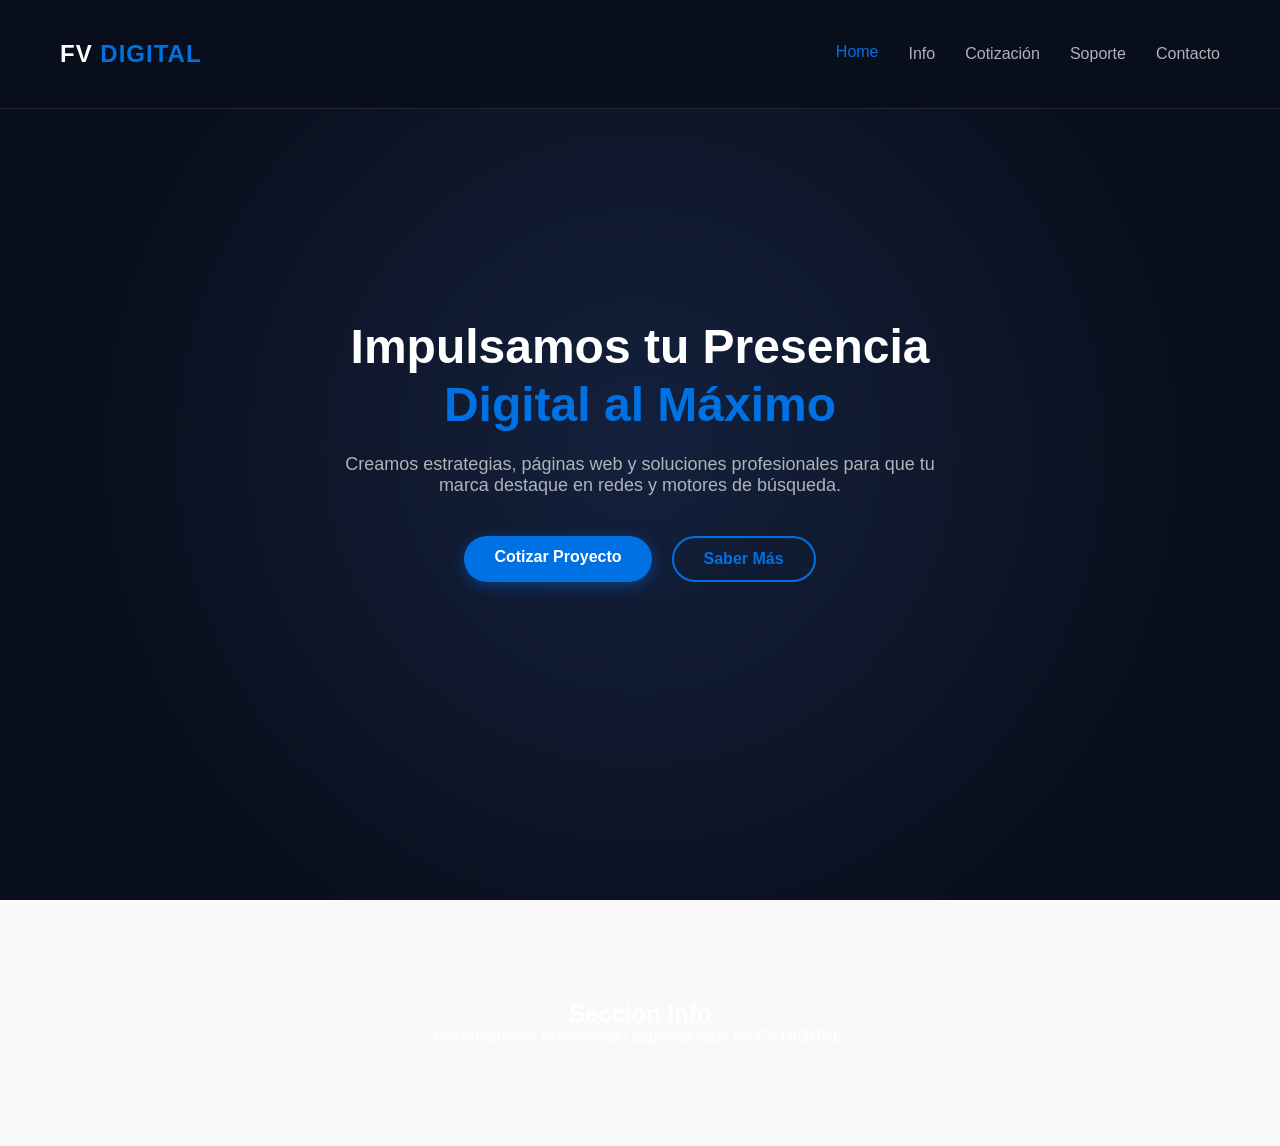
==== index.html @ c1c7dcec "PAGINAS FV DIGITAL" ====
<!DOCTYPE html>
<html lang="es">
<head>
    <meta charset="UTF-8">
    <meta name="viewport" content="width=device-width, initial-scale=1.0">
    <title>FV DIGITAL | Agencia Creativa</title>
        <link rel="icon" href="fv_digital_logo.png.webp" type="image/png">

    <link rel="stylesheet" href="css/styles.css">
    <link rel="stylesheet" href="https://cdnjs.cloudflare.com/ajax/libs/font-awesome/6.4.0/css/all.min.css">
</head>
<body>

    <header>
        <div class="navbar">
            <div class="logo">FV <span>DIGITAL</span></div>
            <nav>
                <ul>
                    <li><a href="index.html" class="active">Home</a></li>
                    <li><a href="info.html">Info</a></li>
                    <li><a href="cotizacion.html">Cotización</a></li>
                    <li><a href="soporte.html">Soporte</a></li>
                    <li><a href="contacto.html">Contacto</a></li>
                </ul>
            </nav>
        </div>
    </header>

    <main id="home" class="hero-section">
        <div class="hero-content">
            <h1 class="fade-in">Impulsamos tu Presencia <br><span>Digital al Máximo</span></h1>
            <p class="fade-in-delayed">Creamos estrategias, páginas web y soluciones profesionales para que tu marca destaque en redes y motores de búsqueda.</p>
            <div class="hero-buttons fade-in-delayed">
                <a href="cotizacion.html" class="btn-primary">Cotizar Proyecto</a>
                <a href="info.html" class="btn-secondary">Saber Más</a>
            </div>
        </div>
    </main>

    <section id="info" style="padding: 100px 20px; text-align: center; background: #f9f9f9;">
        <h2>Sección Info</h2>
        <p>Próximamente el contenido especializado de FV DIGITAL.</p>
    </section>

    <script src="js/script.js"></script>
</body>
</html>
---- css/styles.css ----
/* CONFIGURACIÓN GENERAL */
* {
    margin: 0;
    padding: 0;
    box-sizing: border-box;
    font-family: 'Segoe UI', Tahoma, Geneva, Verdana, sans-serif;
    scroll-behavior: smooth;
}

:root {
    --color-primario: #0071e3; /* Azul tecnológico */
    --color-oscuro: #0a0f1d;   /* Fondo profesional premium */
    --color-texto: #ffffff;
    --color-gris: #b0b3b8;
}

body {
    background-color: var(--color-oscuro);
    color: var(--color-texto);
}

/* BARRA DE NAVEGACIÓN (PESTAÑAS) */
header {
    position: fixed;
    top: 0;
    width: 100%;
    background-color: rgba(10, 15, 29, 0.95);
    backdrop-filter: blur(10px);
    z-index: 1000;
    border-bottom: 1px solid rgba(255, 255, 255, 0.1);
}

.navbar {
    max-width: 1200px;
    margin: 0 auto;
    padding: 20px;
    display: flex;
    justify-content: space-between;
    align-items: center;
}

.logo {
    font-size: 24px;
    font-weight: bold;
    letter-spacing: 1px;
}

.logo span {
    color: var(--color-primario);
}

nav ul {
    display: flex;
    list-style: none;
    gap: 30px;
}

nav ul li a {
    color: var(--color-gris);
    text-decoration: none;
    font-weight: 500;
    font-size: 16px;
    transition: color 0.3s ease, transform 0.3s ease;
    display: inline-block;
}

/* Animación al pasar el mouse por las pestañas */
nav ul li a:hover, nav ul li a.active {
    color: var(--color-primario);
    transform: translateY(-2px);
}

/* SECCIÓN HERO (HOME) */
.hero-section {
    height: 100vh;
    display: flex;
    align-items: center;
    justify-content: center;
    text-align: center;
    padding: 0 20px;
    background: radial-gradient(circle at center, #14213d 0%, var(--color-oscuro) 70%);
}

.hero-content h1 {
    font-size: 48px;
    line-height: 1.2;
    margin-bottom: 20px;
}

.hero-content h1 span {
    color: var(--color-primario);
}

.hero-content p {
    font-size: 18px;
    color: var(--color-gris);
    max-width: 600px;
    margin: 0 auto 40px auto;
}

/* BOTONES CON ANIMACIÓN */
.hero-buttons {
    display: flex;
    justify-content: center;
    gap: 20px;
}

.btn-primary, .btn-secondary {
    padding: 12px 30px;
    border-radius: 25px;
    text-decoration: none;
    font-weight: 600;
    transition: all 0.3s ease;
}

.btn-primary {
    background-color: var(--color-primario);
    color: white;
    box-shadow: 0 4px 15px rgba(0, 113, 227, 0.4);
}

.btn-primary:hover {
    background-color: #005bb5;
    transform: scale(1.05);
    box-shadow: 0 6px 20px rgba(0, 113, 227, 0.6);
}

.btn-secondary {
    border: 2px solid var(--color-primario);
    color: var(--color-primario);
}

.btn-secondary:hover {
    background-color: var(--color-primario);
    color: white;
    transform: scale(1.05);
}

/* --- ANIMACIONES CON CSS (KEYFRAMES) --- */
.fade-in {
    opacity: 0;
    animation: aparecer 1s ease-out forwards;
}

.fade-in-delayed {
    opacity: 0;
    animation: aparecer 1s ease-out 0.5s forwards; /* Se retrasa medio segundo */
}

@keyframes aparecer {
    from {
        opacity: 0;
        transform: translateY(30px); /* Viene desde abajo */
    }
    to {
        opacity: 1;
        transform: translateY(0);
    }
}
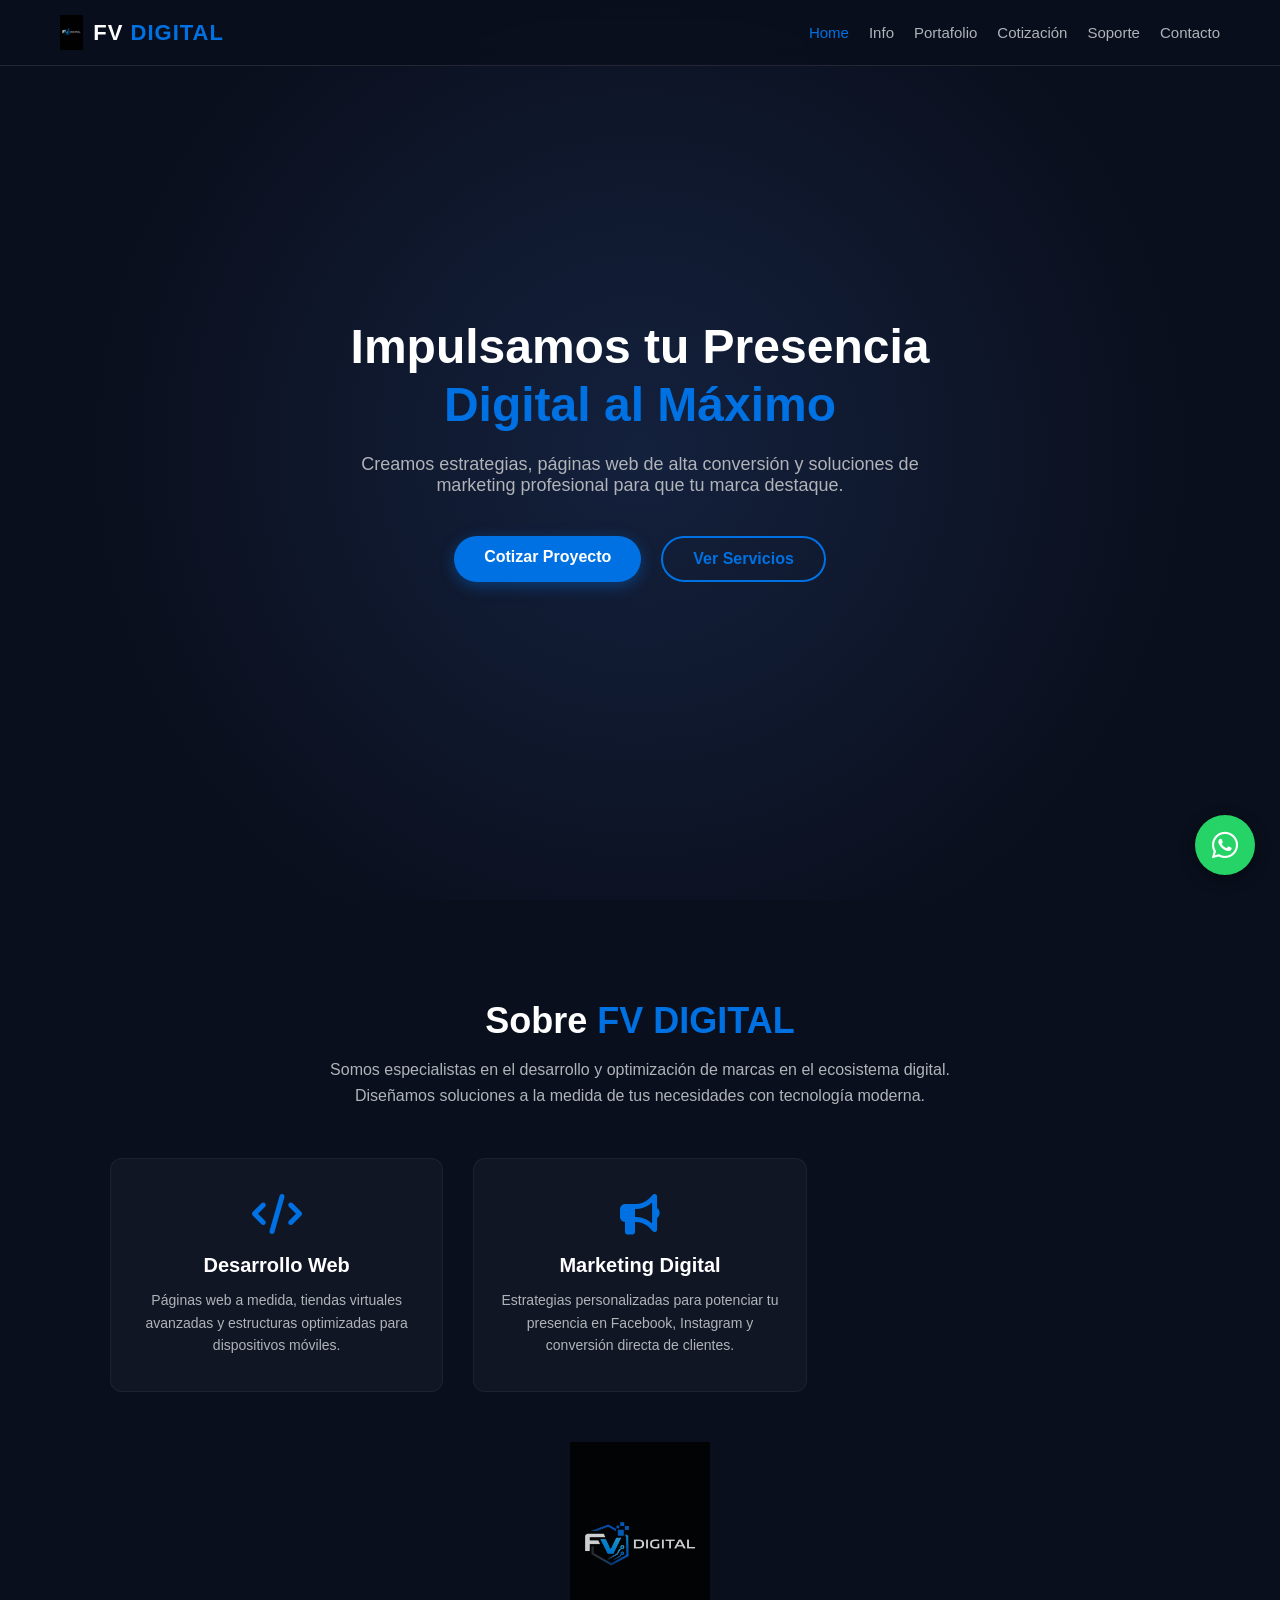
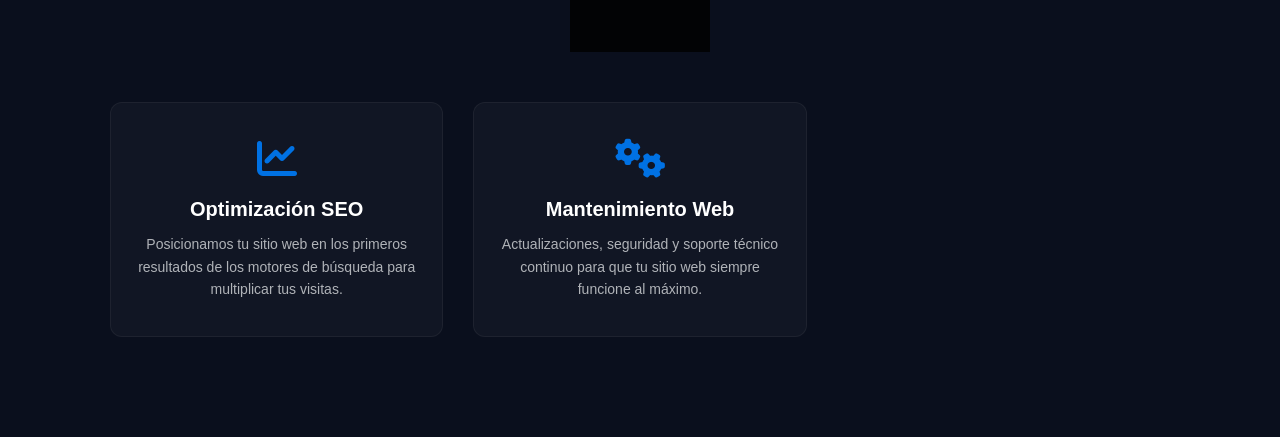
==== commit 1c886d0e: "PAGINAS FV DIGITAL 1" ====
--- a/index.html
+++ b/index.html
@@ -3,22 +3,309 @@
 <head>
     <meta charset="UTF-8">
     <meta name="viewport" content="width=device-width, initial-scale=1.0">
-    <title>FV DIGITAL | Agencia Creativa</title>
-        <link rel="icon" href="fv_digital_logo.png.webp" type="image/png">
-
-    <link rel="stylesheet" href="css/styles.css">
+    <title>FV DIGITAL | Inicio & Servicios Profesionales</title>
+    
+    <link rel="icon" href="fv_digital_logo.png.webp" type="image/webp">
+    
     <link rel="stylesheet" href="https://cdnjs.cloudflare.com/ajax/libs/font-awesome/6.4.0/css/all.min.css">
+
+    <script>
+      !function(f,b,e,v,n,t,s)
+      {if(f.fbq)return;n=f.fbq=function(){n.callMethod?
+      n.callMethod.apply(n,arguments):n.queue.push(arguments)};
+      if(!f._fbq)f._fbq=n;n.push=n;n.loaded=!0;n.version='2.0';
+      n.queue=[];t=b.createElement(e);t.async=!0;
+      t.src=v;s=b.getElementsByTagName(e)[0];
+      s.parentNode.insertBefore(t,s)}(window, document,'script',
+      'https://connect.facebook.net/en_US/fbevents.js');
+      
+      // Reemplaza 'TU_ID_DE_PIXEL_AQUÍ' por tu número real al configurar Facebook Business
+      fbq('init', 'TU_ID_DE_PIXEL_AQUÍ'); 
+      fbq('track', 'PageView');
+    </script>
+
+    <style>
+        * { 
+            margin: 0; 
+            padding: 0; 
+            box-sizing: border-box; 
+            font-family: 'Segoe UI', Tahoma, Geneva, Verdana, sans-serif; 
+            scroll-behavior: smooth;
+        }
+        
+        :root { 
+            --color-primario: #0071e3; 
+            --color-oscuro: #0a0f1d; 
+            --color-texto: #ffffff; 
+            --color-gris: #b0b3b8; 
+        }
+        
+        body { 
+            background-color: var(--color-oscuro); 
+            color: var(--color-texto); 
+        }
+
+        /* BARRA DE NAVEGACIÓN (HEADER) */
+        header { 
+            position: fixed; 
+            top: 0; 
+            width: 100%; 
+            background: rgba(10, 15, 29, 0.95); 
+            backdrop-filter: blur(10px); 
+            z-index: 1000; 
+            border-bottom: 1px solid rgba(255, 255, 255, 0.1); 
+        }
+        
+        .navbar { 
+            max-width: 1200px; 
+            margin: 0 auto; 
+            padding: 15px 20px; 
+            display: flex; 
+            justify-content: space-between; 
+            align-items: center; 
+        }
+        
+        /* LOGO VARIABLE CONFIGURADO */
+        .logo-container { 
+            display: flex; 
+            align-items: center; 
+            text-decoration: none; 
+            color: white; 
+            gap: 10px;
+        }
+        
+        .logo-img {
+            height: 35px;
+            width: auto;
+            object-fit: contain;
+        }
+        
+        .logo-text { 
+            font-size: 22px; 
+            font-weight: bold; 
+            letter-spacing: 1px; 
+        }
+        
+        .logo-text span { 
+            color: var(--color-primario); 
+        }
+
+        nav ul { 
+            display: flex; 
+            list-style: none; 
+            gap: 20px; 
+        }
+        
+        nav ul li a { 
+            color: var(--color-gris); 
+            text-decoration: none; 
+            font-weight: 500; 
+            font-size: 15px; 
+            transition: color 0.3s ease;
+        }
+        
+        nav ul li a:hover, nav ul li a.active { 
+            color: var(--color-primario); 
+        }
+
+        /* 🏠 IMPACTANTE SECCIÓN HERO (BIENVENIDA) */
+        .hero { 
+            height: 100vh; 
+            display: flex; 
+            align-items: center; 
+            justify-content: center; 
+            text-align: center; 
+            padding: 0 20px; 
+            background: radial-gradient(circle at center, #14213d 0%, var(--color-oscuro) 70%); 
+        }
+        
+        .hero-content h1 { 
+            font-size: 48px; 
+            line-height: 1.2; 
+            margin-bottom: 20px; 
+            opacity: 0; 
+            animation: aparecer 1s ease-out forwards; 
+        }
+        
+        .hero-content h1 span { 
+            color: var(--color-primario); 
+        }
+        
+        .hero-content p { 
+            font-size: 18px; 
+            color: var(--color-gris); 
+            max-width: 600px; 
+            margin: 0 auto 40px auto; 
+            opacity: 0; 
+            animation: aparecer 1s ease-out 0.3s forwards; 
+        }
+        
+        .hero-buttons { 
+            display: flex; 
+            justify-content: center; 
+            gap: 20px; 
+            opacity: 0; 
+            animation: aparecer 1s ease-out 0.6s forwards; 
+        }
+        
+        /* BOTONES ACCIÓN */
+        .btn { 
+            padding: 12px 30px; 
+            border-radius: 25px; 
+            text-decoration: none; 
+            font-weight: 600; 
+            transition: all 0.3s; 
+        }
+        
+        .btn-p { 
+            background: var(--color-primario); 
+            color: white; 
+            box-shadow: 0 4px 15px rgba(0, 113, 227, 0.4); 
+        }
+        
+        .btn-p:hover { 
+            background: #005bb5; 
+            transform: scale(1.05); 
+        }
+        
+        .btn-s { 
+            border: 2px solid var(--color-primario); 
+            color: var(--color-primario); 
+        }
+        
+        .btn-s:hover { 
+            background: var(--color-primario); 
+            color: white; 
+        }
+
+        /* ℹ️ SECCIÓN INFO & SERVICIOS */
+        .container { 
+            max-width: 1100px; 
+            margin: 0 auto;
+            padding: 100px 20px; 
+            text-align: center; 
+        }
+        
+        h2 { 
+            font-size: 36px; 
+            margin-bottom: 15px; 
+        }
+        
+        h2 span { 
+            color: var(--color-primario); 
+        }
+        
+        .intro { 
+            color: var(--color-gris); 
+            max-width: 700px; 
+            margin: 0 auto 50px auto; 
+            font-size: 16px; 
+            line-height: 1.6;
+        }
+
+        .grid-servicios { 
+            display: grid; 
+            grid-template-columns: repeat(auto-fit, minmax(250px, 1fr)); 
+            gap: 30px; 
+            margin-top: 20px; 
+        }
+        
+        .card { 
+            background: rgba(255, 255, 255, 0.03); 
+            padding: 35px 25px; 
+            border-radius: 12px; 
+            border: 1px solid rgba(255, 255, 255, 0.05); 
+            transition: transform 0.3s, border-color 0.3s, box-shadow 0.3s; 
+        }
+        
+        .card:hover { 
+            transform: translateY(-10px); 
+            border-color: var(--color-primario); 
+            box-shadow: 0 10px 20px rgba(0, 113, 227, 0.2); 
+        }
+        
+        .card i { 
+            font-size: 40px; 
+            color: var(--color-primario); 
+            margin-bottom: 20px; 
+        }
+        
+        .card h3 { 
+            font-size: 20px; 
+            margin-bottom: 12px; 
+        }
+        
+        .card p { 
+            color: var(--color-gris); 
+            font-size: 14px; 
+            line-height: 1.6; 
+        }
+
+        /* SECCIÓN CENTRAL DEL LOGO DEL CUERPO */
+        .brand-logo-display {
+            grid-column: 1 / -1;
+            display: flex;
+            justify-content: center;
+            align-items: center;
+            padding: 20px 0;
+        }
+
+        .brand-logo-display img {
+            width: 140px; 
+            height: auto;
+            opacity: 0.8;
+            transition: opacity 0.3s;
+        }
+
+        .brand-logo-display img:hover {
+            opacity: 1;
+        }
+
+        /* 💬 BOTÓN FLOTANTE DE WHATSAPP */
+        .whatsapp-flotante {
+            position: fixed;
+            bottom: 25px;
+            right: 25px;
+            background-color: #25d366;
+            color: white;
+            width: 60px;
+            height: 60px;
+            border-radius: 50%;
+            display: flex;
+            align-items: center;
+            justify-content: center;
+            font-size: 30px;
+            box-shadow: 0 4px 15px rgba(0,0,0,0.4);
+            z-index: 9999;
+            transition: all 0.3s ease;
+            text-decoration: none;
+        }
+
+        .whatsapp-flotante:hover {
+            transform: scale(1.1) rotate(10deg);
+            background-color: #1ebd59;
+        }
+
+        /* ANIMACIONES EN KEYFRAMES */
+        @keyframes aparecer { 
+            from { opacity: 0; transform: translateY(20px); } 
+            to { opacity: 1; transform: translateY(0); } 
+        }
+    </style>
 </head>
 <body>
 
     <header>
         <div class="navbar">
-            <div class="logo">FV <span>DIGITAL</span></div>
+            <a href="index.html" class="logo-container">
+                <img src="fv_digital_logo.png.webp" alt="FV Digital Logo" class="logo-img">
+                <div class="logo-text">FV <span>DIGITAL</span></div>
+            </a>
             <nav>
                 <ul>
                     <li><a href="index.html" class="active">Home</a></li>
                     <li><a href="info.html">Info</a></li>
-                    <li><a href="cotizacion.html">Cotización</a></li>
+                    <li><a href="portfolio.html">Portafolio</a></li> <li><a href="cotizacion.html">Cotización</a></li>
                     <li><a href="soporte.html">Soporte</a></li>
                     <li><a href="contacto.html">Contacto</a></li>
                 </ul>
@@ -26,22 +313,53 @@
         </div>
     </header>
 
-    <main id="home" class="hero-section">
+    <section class="hero">
         <div class="hero-content">
-            <h1 class="fade-in">Impulsamos tu Presencia <br><span>Digital al Máximo</span></h1>
-            <p class="fade-in-delayed">Creamos estrategias, páginas web y soluciones profesionales para que tu marca destaque en redes y motores de búsqueda.</p>
-            <div class="hero-buttons fade-in-delayed">
-                <a href="cotizacion.html" class="btn-primary">Cotizar Proyecto</a>
-                <a href="info.html" class="btn-secondary">Saber Más</a>
+            <h1>Impulsamos tu Presencia <br><span>Digital al Máximo</span></h1>
+            <p>Creamos estrategias, páginas web de alta conversión y soluciones de marketing profesional para que tu marca destaque.</p>
+            <div class="hero-buttons">
+                <a href="cotizacion.html" class="btn btn-p">Cotizar Proyecto</a>
+                <a href="servicios.html" class="btn btn-s">Ver Servicios</a>
+            </div>
+        </div>
+    </section>
+
+    <main class="container" id="servicios">
+        <h2>Sobre <span>FV DIGITAL</span></h2>
+        <p class="intro">Somos especialistas en el desarrollo y optimización de marcas en el ecosistema digital. Diseñamos soluciones a la medida de tus necesidades con tecnología moderna.</p>
+        
+        <div class="grid-servicios">
+            <div class="card">
+                <i class="fas fa-code"></i>
+                <h3>Desarrollo Web</h3>
+                <p>Páginas web a medida, tiendas virtuales avanzadas y estructuras optimizadas para dispositivos móviles.</p>
+            </div>
+            <div class="card">
+                <i class="fas fa-bullhorn"></i>
+                <h3>Marketing Digital</h3>
+                <p>Estrategias personalizadas para potenciar tu presencia en Facebook, Instagram y conversión directa de clientes.</p>
+            </div>
+            
+            <div class="brand-logo-display">
+                <img src="fv_digital_logo.png.webp" alt="Logo FV DIGITAL central">
+            </div>
+
+            <div class="card">
+                <i class="fas fa-chart-line"></i>
+                <h3>Optimización SEO</h3>
+                <p>Posicionamos tu sitio web en los primeros resultados de los motores de búsqueda para multiplicar tus visitas.</p>
+            </div>
+            <div class="card">
+                <i class="fas fa-cogs"></i>
+                <h3>Mantenimiento Web</h3>
+                <p>Actualizaciones, seguridad y soporte técnico continuo para que tu sitio web siempre funcione al máximo.</p>
             </div>
         </div>
     </main>
 
-    <section id="info" style="padding: 100px 20px; text-align: center; background: #f9f9f9;">
-        <h2>Sección Info</h2>
-        <p>Próximamente el contenido especializado de FV DIGITAL.</p>
-    </section>
-
-    <script src="js/script.js"></script>
+    <a href="https://wa.me/526625374491" class="whatsapp-flotante" target="_blank">
+        <i class="fab fa-whatsapp"></i>
+    </a>
+
 </body>
 </html>
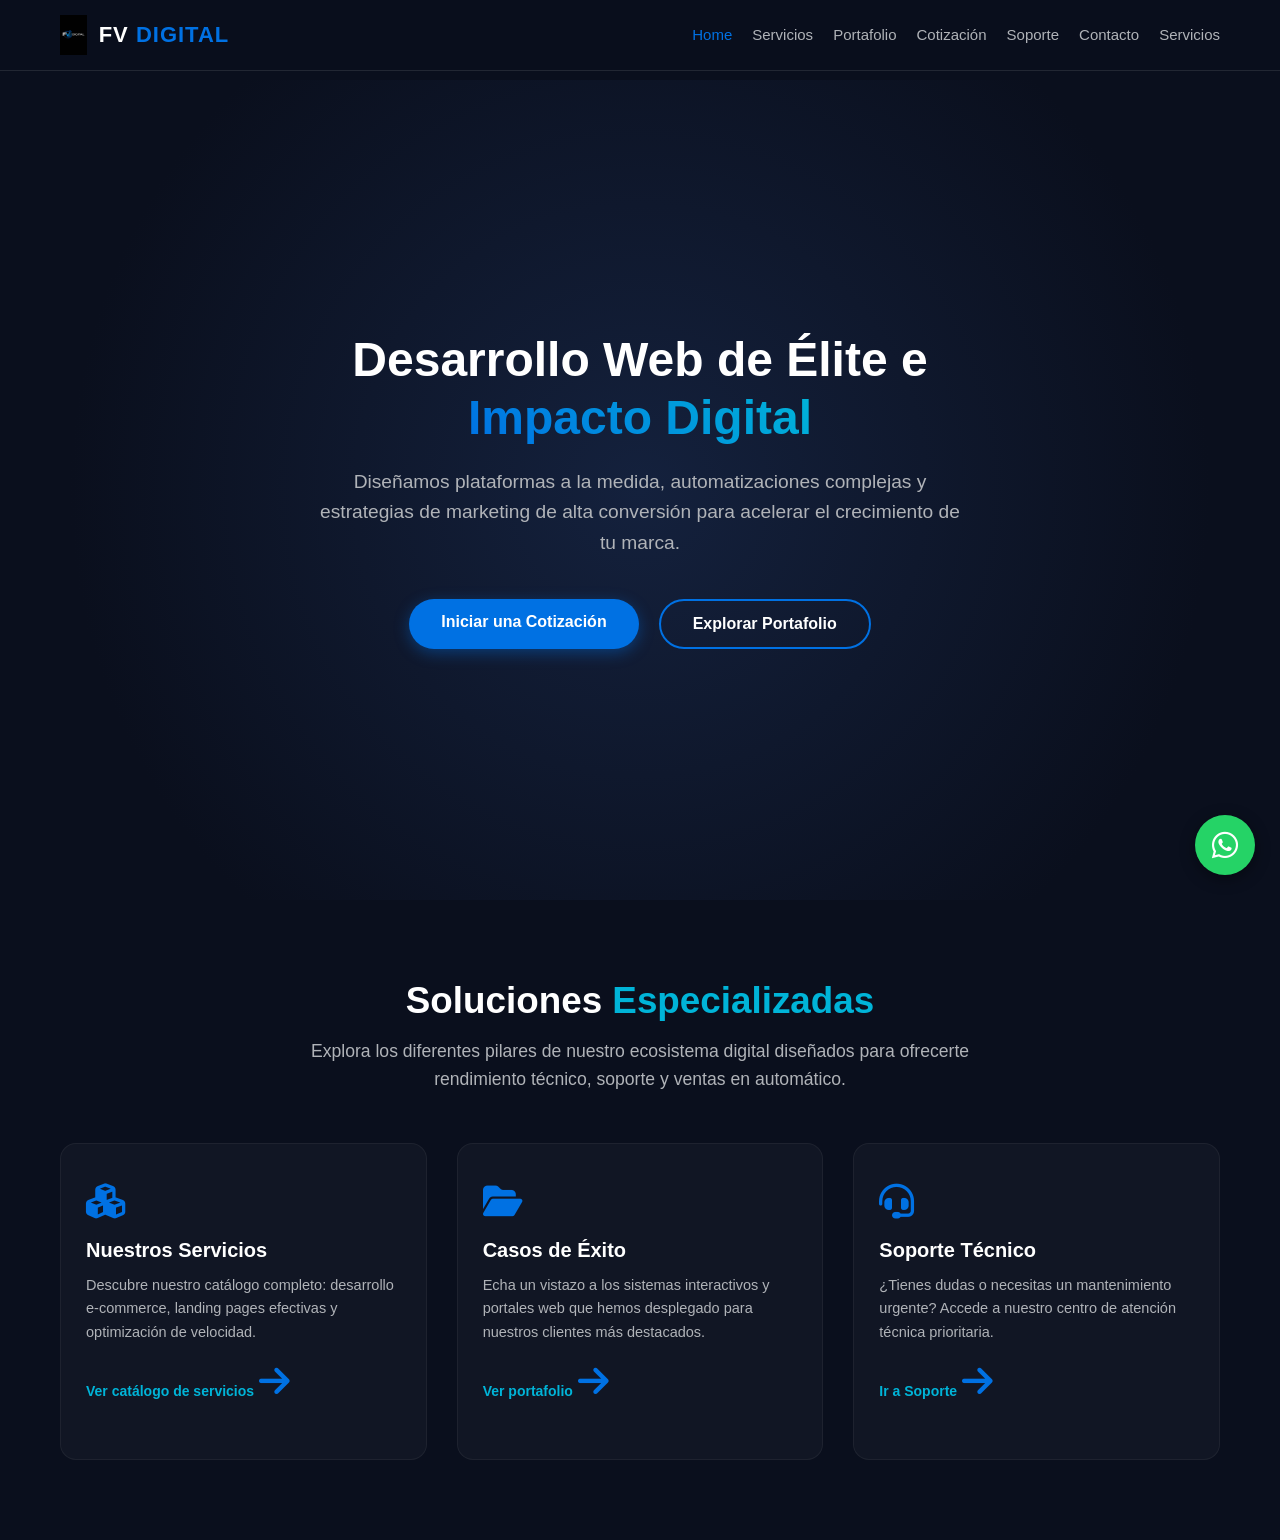
==== commit ee3bbc5a: "PAGINAS FV DIGITAL 2 movil" ====
--- a/index.html
+++ b/index.html
@@ -3,39 +3,26 @@
 <head>
     <meta charset="UTF-8">
     <meta name="viewport" content="width=device-width, initial-scale=1.0">
-    <title>FV DIGITAL | Inicio & Servicios Profesionales</title>
+    <title>FV DIGITAL | Agencia de Desarrollo Web y Estrategia</title>
     
-    <link rel="icon" href="fv_digital_logo.png.webp" type="image/webp">
+    <link class="favicon" rel="icon" href="fv_digital_logo.png.webp" type="image/webp">
     
     <link rel="stylesheet" href="https://cdnjs.cloudflare.com/ajax/libs/font-awesome/6.4.0/css/all.min.css">
-
-    <script>
-      !function(f,b,e,v,n,t,s)
-      {if(f.fbq)return;n=f.fbq=function(){n.callMethod?
-      n.callMethod.apply(n,arguments):n.queue.push(arguments)};
-      if(!f._fbq)f._fbq=n;n.push=n;n.loaded=!0;n.version='2.0';
-      n.queue=[];t=b.createElement(e);t.async=!0;
-      t.src=v;s=b.getElementsByTagName(e)[0];
-      s.parentNode.insertBefore(t,s)}(window, document,'script',
-      'https://connect.facebook.net/en_US/fbevents.js');
-      
-      // Reemplaza 'TU_ID_DE_PIXEL_AQUÍ' por tu número real al configurar Facebook Business
-      fbq('init', 'TU_ID_DE_PIXEL_AQUÍ'); 
-      fbq('track', 'PageView');
-    </script>
 
     <style>
         * { 
             margin: 0; 
             padding: 0; 
             box-sizing: border-box; 
-            font-family: 'Segoe UI', Tahoma, Geneva, Verdana, sans-serif; 
+            font-family: 'Segoe UI', sans-serif; 
             scroll-behavior: smooth;
         }
         
         :root { 
             --color-primario: #0071e3; 
+            --color-secundario: #00b4d8;
             --color-oscuro: #0a0f1d; 
+            --color-tarjeta: rgba(255, 255, 255, 0.03);
             --color-texto: #ffffff; 
             --color-gris: #b0b3b8; 
         }
@@ -43,9 +30,10 @@
         body { 
             background-color: var(--color-oscuro); 
             color: var(--color-texto); 
-        }
-
-        /* BARRA DE NAVEGACIÓN (HEADER) */
+            padding-top: 80px; /* Espacio para el menú fijo */
+        }
+
+        /* 📱 BARRA DE NAVEGACIÓN ADAPTABLE */
         header { 
             position: fixed; 
             top: 0; 
@@ -65,18 +53,17 @@
             align-items: center; 
         }
         
-        /* LOGO VARIABLE CONFIGURADO */
         .logo-container { 
             display: flex; 
             align-items: center; 
             text-decoration: none; 
             color: white; 
-            gap: 10px;
-        }
-        
-        .logo-img {
-            height: 35px;
-            width: auto;
+            gap: 12px;
+        }
+        
+        .logo-img { 
+            height: 40px; 
+            width: auto; 
             object-fit: contain;
         }
         
@@ -90,6 +77,7 @@
             color: var(--color-primario); 
         }
 
+        /* Menú de pestañas en Computadora */
         nav ul { 
             display: flex; 
             list-style: none; 
@@ -101,60 +89,77 @@
             text-decoration: none; 
             font-weight: 500; 
             font-size: 15px; 
-            transition: color 0.3s ease;
+            transition: color 0.3s;
         }
         
         nav ul li a:hover, nav ul li a.active { 
             color: var(--color-primario); 
         }
 
-        /* 🏠 IMPACTANTE SECCIÓN HERO (BIENVENIDA) */
+        /* Botón de Menú Móvil (Hamburguesa) */
+        .menu-toggle {
+            display: none;
+            flex-direction: column;
+            gap: 5px;
+            cursor: pointer;
+            background: none;
+            border: none;
+            z-index: 1001;
+        }
+
+        .menu-toggle span {
+            width: 25px;
+            height: 3px;
+            background-color: white;
+            border-radius: 2px;
+            transition: all 0.3s ease;
+        }
+
+        /* 🚀 SECCIÓN HERO DE BIENVENIDA */
         .hero { 
-            height: 100vh; 
+            min-height: calc(100vh - 80px); 
             display: flex; 
             align-items: center; 
             justify-content: center; 
             text-align: center; 
-            padding: 0 20px; 
-            background: radial-gradient(circle at center, #14213d 0%, var(--color-oscuro) 70%); 
+            padding: 40px 20px; 
+            background: radial-gradient(circle at center, #14213d 0%, var(--color-oscuro) 75%); 
         }
         
         .hero-content h1 { 
-            font-size: 48px; 
+            font-size: 3rem; 
             line-height: 1.2; 
             margin-bottom: 20px; 
-            opacity: 0; 
-            animation: aparecer 1s ease-out forwards; 
+            font-weight: 800;
         }
         
         .hero-content h1 span { 
-            color: var(--color-primario); 
+            background: linear-gradient(45deg, var(--color-primario), var(--color-secundario));
+            -webkit-background-clip: text;
+            -webkit-text-fill-color: transparent;
         }
         
         .hero-content p { 
-            font-size: 18px; 
+            font-size: 1.2rem; 
             color: var(--color-gris); 
-            max-width: 600px; 
+            max-width: 650px; 
             margin: 0 auto 40px auto; 
-            opacity: 0; 
-            animation: aparecer 1s ease-out 0.3s forwards; 
+            line-height: 1.6;
         }
         
         .hero-buttons { 
             display: flex; 
             justify-content: center; 
             gap: 20px; 
-            opacity: 0; 
-            animation: aparecer 1s ease-out 0.6s forwards; 
-        }
-        
-        /* BOTONES ACCIÓN */
+            flex-wrap: wrap;
+        }
+        
         .btn { 
-            padding: 12px 30px; 
-            border-radius: 25px; 
+            padding: 14px 32px; 
+            border-radius: 30px; 
             text-decoration: none; 
             font-weight: 600; 
-            transition: all 0.3s; 
+            transition: all 0.3s ease; 
         }
         
         .btn-p { 
@@ -165,103 +170,99 @@
         
         .btn-p:hover { 
             background: #005bb5; 
-            transform: scale(1.05); 
+            transform: translateY(-3px); 
         }
         
         .btn-s { 
             border: 2px solid var(--color-primario); 
-            color: var(--color-primario); 
+            color: white; 
         }
         
         .btn-s:hover { 
             background: var(--color-primario); 
-            color: white; 
-        }
-
-        /* ℹ️ SECCIÓN INFO & SERVICIOS */
-        .container { 
-            max-width: 1100px; 
+            transform: translateY(-3px);
+        }
+
+        /* 🏛️ SECCIÓN DE ENFOQUE CENTRAL (RESUMEN DE MARCA) */
+        .features-section {
+            max-width: 1200px;
             margin: 0 auto;
-            padding: 100px 20px; 
-            text-align: center; 
-        }
-        
-        h2 { 
-            font-size: 36px; 
-            margin-bottom: 15px; 
-        }
-        
-        h2 span { 
-            color: var(--color-primario); 
-        }
-        
-        .intro { 
-            color: var(--color-gris); 
-            max-width: 700px; 
-            margin: 0 auto 50px auto; 
-            font-size: 16px; 
+            padding: 80px 20px;
+            text-align: center;
+        }
+
+        .features-section h2 {
+            font-size: 2.3rem;
+            margin-bottom: 15px;
+        }
+
+        .features-section h2 span {
+            color: var(--color-secundario);
+        }
+
+        .features-section .subtitle {
+            color: var(--color-gris);
+            max-width: 700px;
+            margin: 0 auto 50px auto;
+            font-size: 1.1rem;
             line-height: 1.6;
         }
 
-        .grid-servicios { 
-            display: grid; 
-            grid-template-columns: repeat(auto-fit, minmax(250px, 1fr)); 
-            gap: 30px; 
-            margin-top: 20px; 
-        }
-        
-        .card { 
-            background: rgba(255, 255, 255, 0.03); 
-            padding: 35px 25px; 
-            border-radius: 12px; 
-            border: 1px solid rgba(255, 255, 255, 0.05); 
-            transition: transform 0.3s, border-color 0.3s, box-shadow 0.3s; 
-        }
-        
-        .card:hover { 
-            transform: translateY(-10px); 
-            border-color: var(--color-primario); 
-            box-shadow: 0 10px 20px rgba(0, 113, 227, 0.2); 
-        }
-        
-        .card i { 
-            font-size: 40px; 
-            color: var(--color-primario); 
-            margin-bottom: 20px; 
-        }
-        
-        .card h3 { 
-            font-size: 20px; 
-            margin-bottom: 12px; 
-        }
-        
-        .card p { 
-            color: var(--color-gris); 
-            font-size: 14px; 
-            line-height: 1.6; 
-        }
-
-        /* SECCIÓN CENTRAL DEL LOGO DEL CUERPO */
-        .brand-logo-display {
-            grid-column: 1 / -1;
-            display: flex;
-            justify-content: center;
+        /* Cuadrícula de accesos directos rápidos */
+        .features-grid {
+            display: grid;
+            grid-template-columns: repeat(auto-fit, minmax(280px, 1fr));
+            gap: 30px;
+        }
+
+        .feature-card {
+            background: var(--color-tarjeta);
+            border: 1px solid rgba(255, 255, 255, 0.05);
+            border-radius: 16px;
+            padding: 40px 25px;
+            text-align: left;
+            transition: all 0.3s ease;
+        }
+
+        .feature-card:hover {
+            border-color: var(--color-primario);
+            transform: translateY(-5px);
+            background: rgba(255, 255, 255, 0.05);
+        }
+
+        .feature-card i {
+            font-size: 35px;
+            color: var(--color-primario);
+            margin-bottom: 20px;
+        }
+
+        .feature-card h3 {
+            font-size: 20px;
+            margin-bottom: 12px;
+        }
+
+        .feature-card p {
+            color: var(--color-gris);
+            font-size: 14.5px;
+            line-height: 1.6;
+            margin-bottom: 20px;
+        }
+
+        .feature-card .card-link {
+            color: var(--color-secundario);
+            text-decoration: none;
+            font-weight: 600;
+            font-size: 14px;
+            display: inline-flex;
             align-items: center;
-            padding: 20px 0;
-        }
-
-        .brand-logo-display img {
-            width: 140px; 
-            height: auto;
-            opacity: 0.8;
-            transition: opacity 0.3s;
-        }
-
-        .brand-logo-display img:hover {
-            opacity: 1;
-        }
-
-        /* 💬 BOTÓN FLOTANTE DE WHATSAPP */
+            gap: 5px;
+        }
+
+        .feature-card .card-link:hover {
+            text-decoration: underline;
+        }
+
+        /* 💬 WHATSAPP FLOTANTE */
         .whatsapp-flotante {
             position: fixed;
             bottom: 25px;
@@ -283,13 +284,48 @@
 
         .whatsapp-flotante:hover {
             transform: scale(1.1) rotate(10deg);
-            background-color: #1ebd59;
-        }
-
-        /* ANIMACIONES EN KEYFRAMES */
-        @keyframes aparecer { 
-            from { opacity: 0; transform: translateY(20px); } 
-            to { opacity: 1; transform: translateY(0); } 
+        }
+
+        /* 🎛️ MEDIA QUERIES (REGLAS ADAPTABLES PARA MÓVILES) */
+        @media (max-width: 768px) {
+            .menu-toggle {
+                display: flex; /* Muestra el botón hamburguesa */
+            }
+
+            /* Transformar el menú en un panel desplegable de pantalla completa en celulares */
+            nav ul {
+                position: fixed;
+                top: 80px;
+                left: -100%;
+                flex-direction: column;
+                background: rgba(10, 15, 29, 0.98);
+                width: 100%;
+                height: calc(100vh - 80px);
+                text-align: center;
+                padding-top: 40px;
+                gap: 30px;
+                transition: left 0.4s ease;
+                border-top: 1px solid rgba(255, 255, 255, 0.05);
+            }
+
+            /* Mostrar menú cuando esté activo */
+            nav ul.active {
+                left: 0;
+            }
+
+            nav ul li a {
+                font-size: 20px;
+                display: block;
+            }
+
+            /* Ajustes del tamaño de texto del Hero en pantallas chicas */
+            .hero-content h1 {
+                font-size: 2.2rem;
+            }
+            
+            .hero-content p {
+                font-size: 1rem;
+            }
         }
     </style>
 </head>
@@ -298,16 +334,25 @@
     <header>
         <div class="navbar">
             <a href="index.html" class="logo-container">
-                <img src="fv_digital_logo.png.webp" alt="FV Digital Logo" class="logo-img">
+                <img src="fv_digital_logo.png.webp" alt="Logo FV DIGITAL" class="logo-img">
                 <div class="logo-text">FV <span>DIGITAL</span></div>
             </a>
+            
+            <button class="menu-toggle" id="mobile-menu" aria-label="Abrir menú">
+                <span></span>
+                <span></span>
+                <span></span>
+            </button>
+
             <nav>
-                <ul>
+                <ul id="nav-list">
                     <li><a href="index.html" class="active">Home</a></li>
-                    <li><a href="info.html">Info</a></li>
-                    <li><a href="portfolio.html">Portafolio</a></li> <li><a href="cotizacion.html">Cotización</a></li>
+                    <li><a href="info.html">Servicios</a></li>
+                    <li><a href="portfolio.html">Portafolio</a></li>
+                    <li><a href="cotizacion.html">Cotización</a></li>
                     <li><a href="soporte.html">Soporte</a></li>
                     <li><a href="contacto.html">Contacto</a></li>
+                    <li><a href="servicios.html">Servicios</a></li>
                 </ul>
             </nav>
         </div>
@@ -315,51 +360,61 @@
 
     <section class="hero">
         <div class="hero-content">
-            <h1>Impulsamos tu Presencia <br><span>Digital al Máximo</span></h1>
-            <p>Creamos estrategias, páginas web de alta conversión y soluciones de marketing profesional para que tu marca destaque.</p>
+            <h1>Desarrollo Web de Élite e <br><span>Impacto Digital</span></h1>
+            <p>Diseñamos plataformas a la medida, automatizaciones complejas y estrategias de marketing de alta conversión para acelerar el crecimiento de tu marca.</p>
             <div class="hero-buttons">
-                <a href="cotizacion.html" class="btn btn-p">Cotizar Proyecto</a>
-                <a href="servicios.html" class="btn btn-s">Ver Servicios</a>
+                <a href="cotizacion.html" class="btn btn-p">Iniciar una Cotización</a>
+                <a href="portfolio.html" class="btn btn-s">Explorar Portafolio</a>
             </div>
         </div>
     </section>
 
-    <main class="container" id="servicios">
-        <h2>Sobre <span>FV DIGITAL</span></h2>
-        <p class="intro">Somos especialistas en el desarrollo y optimización de marcas en el ecosistema digital. Diseñamos soluciones a la medida de tus necesidades con tecnología moderna.</p>
-        
-        <div class="grid-servicios">
-            <div class="card">
-                <i class="fas fa-code"></i>
-                <h3>Desarrollo Web</h3>
-                <p>Páginas web a medida, tiendas virtuales avanzadas y estructuras optimizadas para dispositivos móviles.</p>
+    <main class="features-section">
+        <h2>Soluciones <span>Especializadas</span></h2>
+        <p class="subtitle">Explora los diferentes pilares de nuestro ecosistema digital diseñados para ofrecerte rendimiento técnico, soporte y ventas en automático.</p>
+        
+        <div class="features-grid">
+            <div class="feature-card">
+                <i class="fas fa-cubes"></i>
+                <h3>Nuestros Servicios</h3>
+                <p>Descubre nuestro catálogo completo: desarrollo e-commerce, landing pages efectivas y optimización de velocidad.</p>
+                <a href="info.html" class="card-link">Ver catálogo de servicios <i class="fas fa-arrow-right"></i></a>
             </div>
-            <div class="card">
-                <i class="fas fa-bullhorn"></i>
-                <h3>Marketing Digital</h3>
-                <p>Estrategias personalizadas para potenciar tu presencia en Facebook, Instagram y conversión directa de clientes.</p>
+
+            <div class="feature-card">
+                <i class="fas fa-folder-open"></i>
+                <h3>Casos de Éxito</h3>
+                <p>Echa un vistazo a los sistemas interactivos y portales web que hemos desplegado para nuestros clientes más destacados.</p>
+                <a href="portfolio.html" class="card-link">Ver portafolio <i class="fas fa-arrow-right"></i></a>
             </div>
-            
-            <div class="brand-logo-display">
-                <img src="fv_digital_logo.png.webp" alt="Logo FV DIGITAL central">
-            </div>
-
-            <div class="card">
-                <i class="fas fa-chart-line"></i>
-                <h3>Optimización SEO</h3>
-                <p>Posicionamos tu sitio web en los primeros resultados de los motores de búsqueda para multiplicar tus visitas.</p>
-            </div>
-            <div class="card">
-                <i class="fas fa-cogs"></i>
-                <h3>Mantenimiento Web</h3>
-                <p>Actualizaciones, seguridad y soporte técnico continuo para que tu sitio web siempre funcione al máximo.</p>
+
+            <div class="feature-card">
+                <i class="fas fa-headset"></i>
+                <h3>Soporte Técnico</h3>
+                <p>¿Tienes dudas o necesitas un mantenimiento urgente? Accede a nuestro centro de atención técnica prioritaria.</p>
+                <a href="soporte.html" class="card-link">Ir a Soporte <i class="fas fa-arrow-right"></i></a>
             </div>
         </div>
     </main>
 
-    <a href="https://wa.me/526625374491" class="whatsapp-flotante" target="_blank">
+    <a href="https://wa.me/521234567890" class="whatsapp-flotante" target="_blank">
         <i class="fab fa-whatsapp"></i>
     </a>
 
+    <script>
+        const mobileMenuBtn = document.getElementById('mobile-menu');
+        const navList = document.getElementById('nav-list');
+
+        mobileMenuBtn.addEventListener('click', () => {
+            // Activa o desactiva la clase en la lista del menú
+            navList.classList.toggle('active');
+            
+            // Animación visual del botón hamburguesa
+            const spans = mobileMenuBtn.querySelectorAll('span');
+            spans[0].style.transform = navList.classList.contains('active') ? 'rotate(45deg) translate(5px, 5px)' : 'none';
+            spans[1].style.opacity = navList.classList.contains('active') ? '0' : '1';
+            spans[2].style.transform = navList.classList.contains('active') ? 'rotate(-45deg) translate(6px, -6px)' : 'none';
+        });
+    </script>
 </body>
 </html>
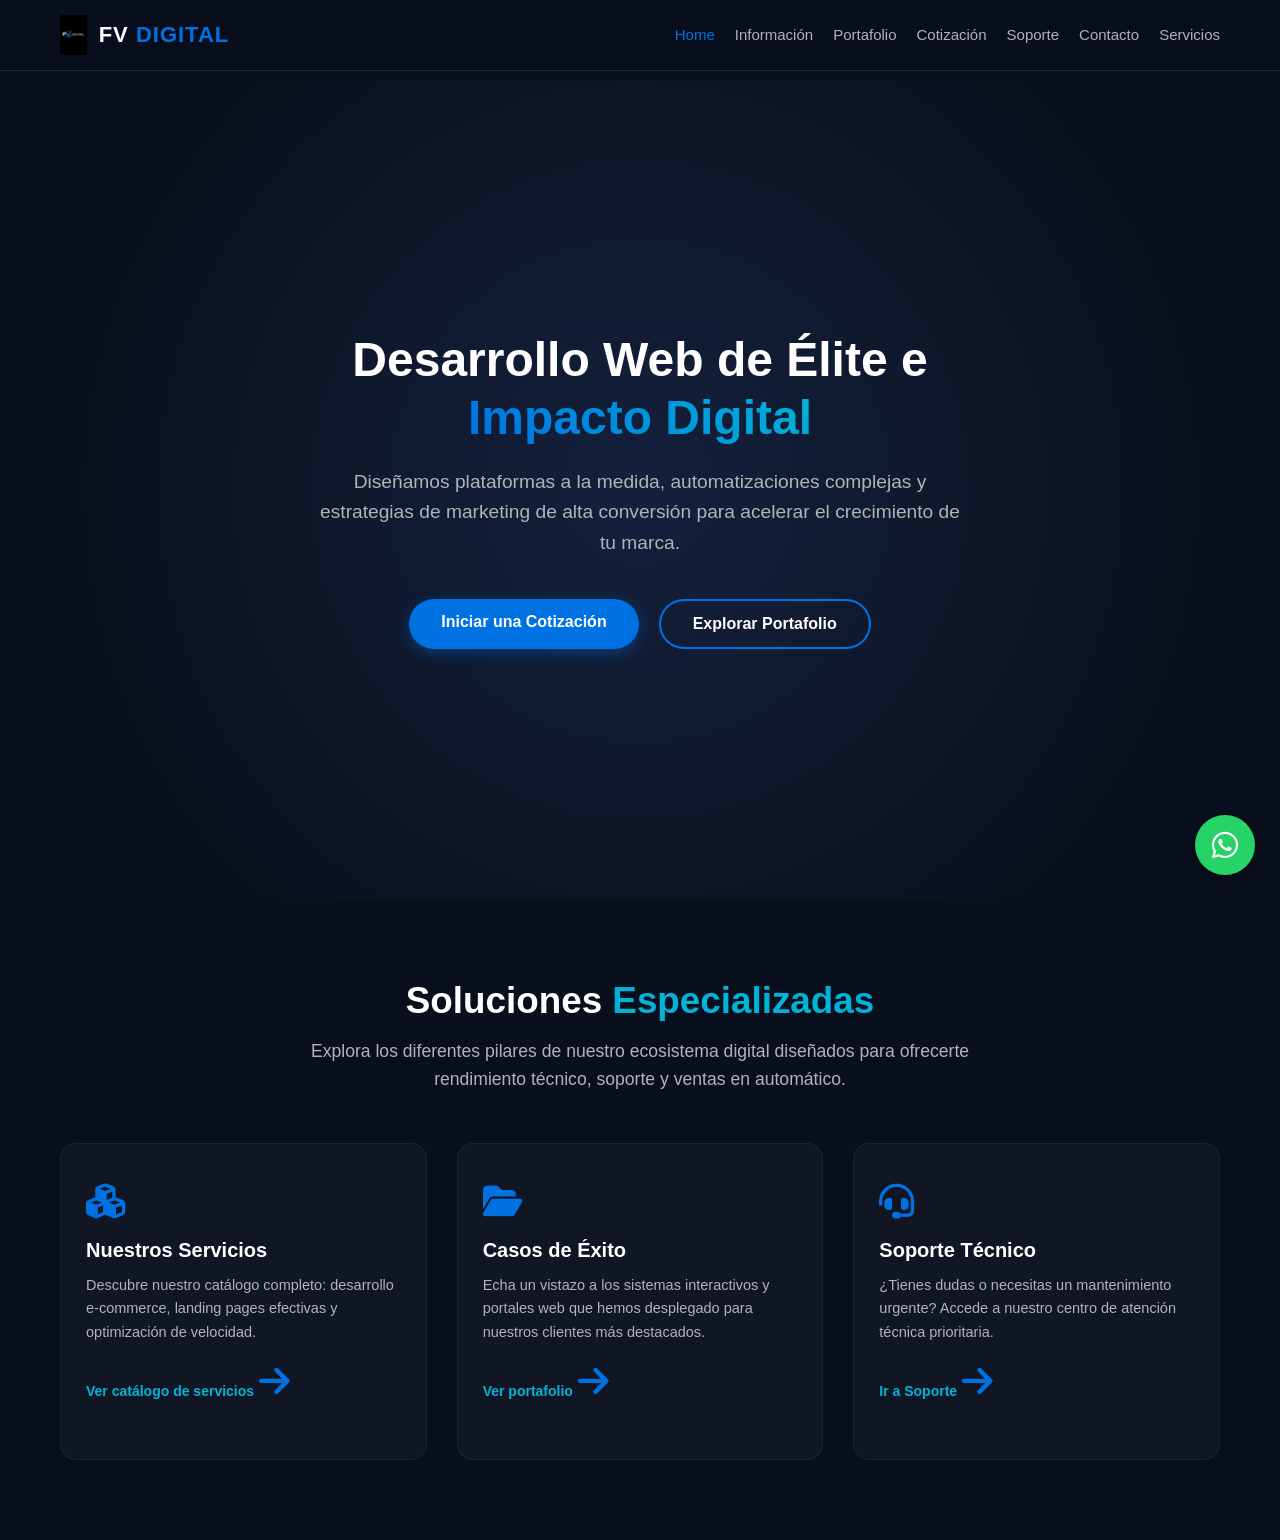
==== commit 6724ecb9: "PAGINAS FV DIGITAL 3 movil" ====
--- a/index.html
+++ b/index.html
@@ -347,8 +347,8 @@
             <nav>
                 <ul id="nav-list">
                     <li><a href="index.html" class="active">Home</a></li>
-                    <li><a href="info.html">Servicios</a></li>
-                    <li><a href="portfolio.html">Portafolio</a></li>
+                    <li><a href="info.html">Información</a></li>
+                    <li><a href="portafolio.html">Portafolio</a></li>
                     <li><a href="cotizacion.html">Cotización</a></li>
                     <li><a href="soporte.html">Soporte</a></li>
                     <li><a href="contacto.html">Contacto</a></li>
@@ -364,7 +364,7 @@
             <p>Diseñamos plataformas a la medida, automatizaciones complejas y estrategias de marketing de alta conversión para acelerar el crecimiento de tu marca.</p>
             <div class="hero-buttons">
                 <a href="cotizacion.html" class="btn btn-p">Iniciar una Cotización</a>
-                <a href="portfolio.html" class="btn btn-s">Explorar Portafolio</a>
+                <a href="portafolio.html" class="btn btn-s">Explorar Portafolio</a>
             </div>
         </div>
     </section>
@@ -378,14 +378,14 @@
                 <i class="fas fa-cubes"></i>
                 <h3>Nuestros Servicios</h3>
                 <p>Descubre nuestro catálogo completo: desarrollo e-commerce, landing pages efectivas y optimización de velocidad.</p>
-                <a href="info.html" class="card-link">Ver catálogo de servicios <i class="fas fa-arrow-right"></i></a>
+                <a href="servicios.html" class="card-link">Ver catálogo de servicios <i class="fas fa-arrow-right"></i></a>
             </div>
 
             <div class="feature-card">
                 <i class="fas fa-folder-open"></i>
                 <h3>Casos de Éxito</h3>
                 <p>Echa un vistazo a los sistemas interactivos y portales web que hemos desplegado para nuestros clientes más destacados.</p>
-                <a href="portfolio.html" class="card-link">Ver portafolio <i class="fas fa-arrow-right"></i></a>
+                <a href="portafolio.html" class="card-link">Ver portafolio <i class="fas fa-arrow-right"></i></a>
             </div>
 
             <div class="feature-card">
